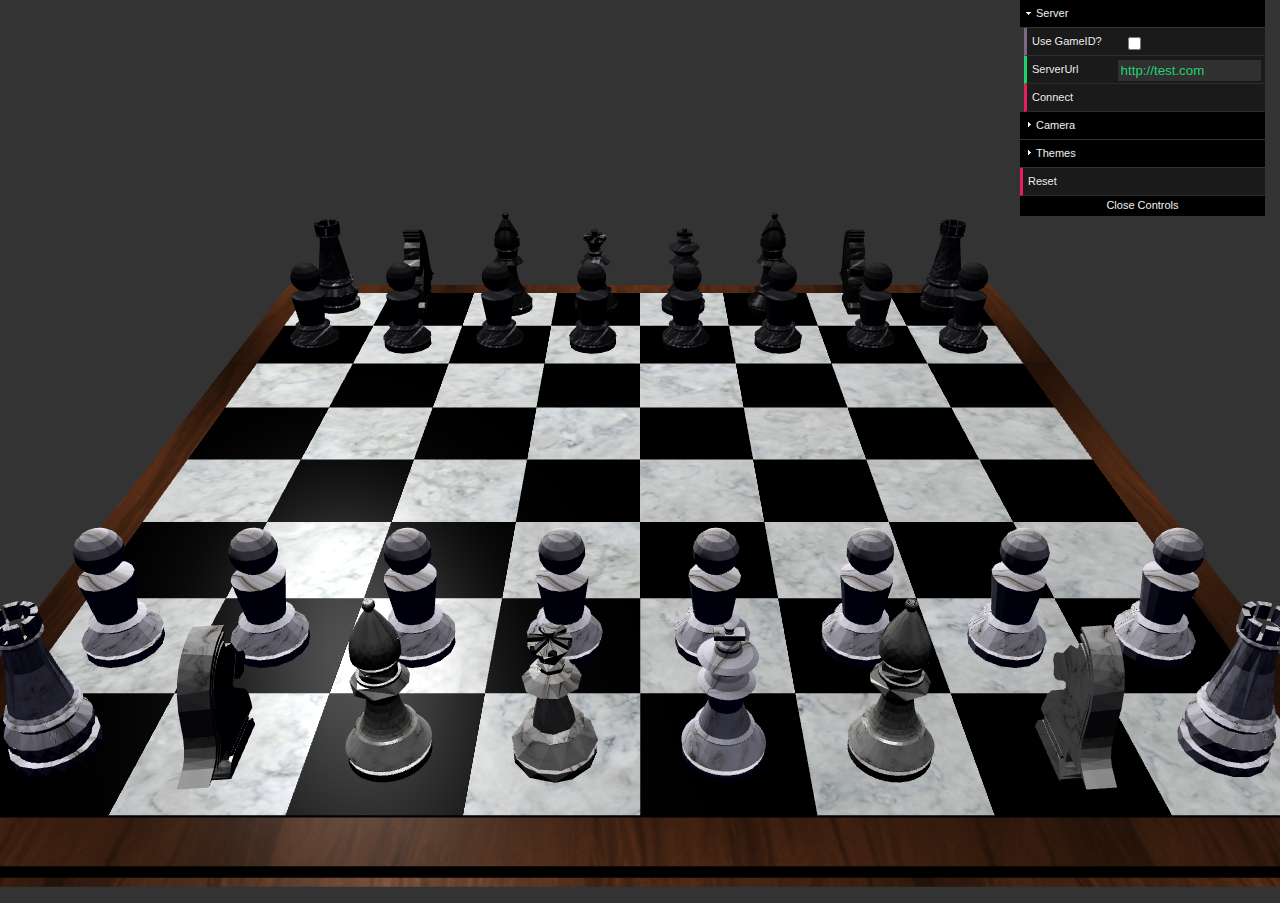
==== index.html @ 4a179093 "added basic server pinging" ====
<!DOCTYPE html>
<html lang="en">
	<head>
		<title>three.js webgl - loaders - OBJ MTL loader</title>
		<meta charset="utf-8">
		<meta name="viewport" content="width=device-width, user-scalable=no, minimum-scale=1.0, maximum-scale=1.0">
		<style>
			body {
				font-family: Monospace;
				background-color: #333;
				color: #fff;
				margin: 0px;
				overflow: hidden;
			}
			#info {
				color: #fff;
				position: absolute;
				top: 10px;
				width: 100%;
				text-align: center;
				z-index: 100;
				display:block;
			}
			#info a, .button { color: #f00; font-weight: bold; text-decoration: underline; cursor: pointer }
		</style>
	</head>

	<body>
		<script src="js/Three.js"></script>
		<script src="js/helper/easing.js"></script>
		<script src="js/helper/httprequest.js"></script>
		<script src="js/lib/dat.gui.min.js"></script>

		<script src="js/loaders/MTLLoader.js"></script>
		<script src="js/loaders/OBJLoader.js"></script>
		<script src="js/loaders/OBJMTLLoader.js"></script>


		<script src="js/Detector.js"></script>
		<script src="js/stats.min.js"></script>
		
		<script src="js/constants.js"></script>
		<script src="js/SceneController.js"></script>
		<script src="js/LoadScene.js"></script>
		<script src="js/UIController.js"></script>
		<script src="js/GameController.js"></script>
		<script src="js/pieces/Pawn.js"></script>
		<script src="js/pieces/Rook.js"></script>
		<script src="js/pieces/Bishop.js"></script>
		<script src="js/pieces/Knight.js"></script>
		<script src="js/pieces/King.js"></script>
		<script src="js/pieces/Queen.js"></script>
		<script src="js/CameraController.js"></script>
		<script src="js/PieceMove.js"></script>
		<script src="js/CameraMove.js"></script>
		<script src="js/ChessBoard.js"></script>
		<script src="js/loader.js"></script>

	</body>
</html>
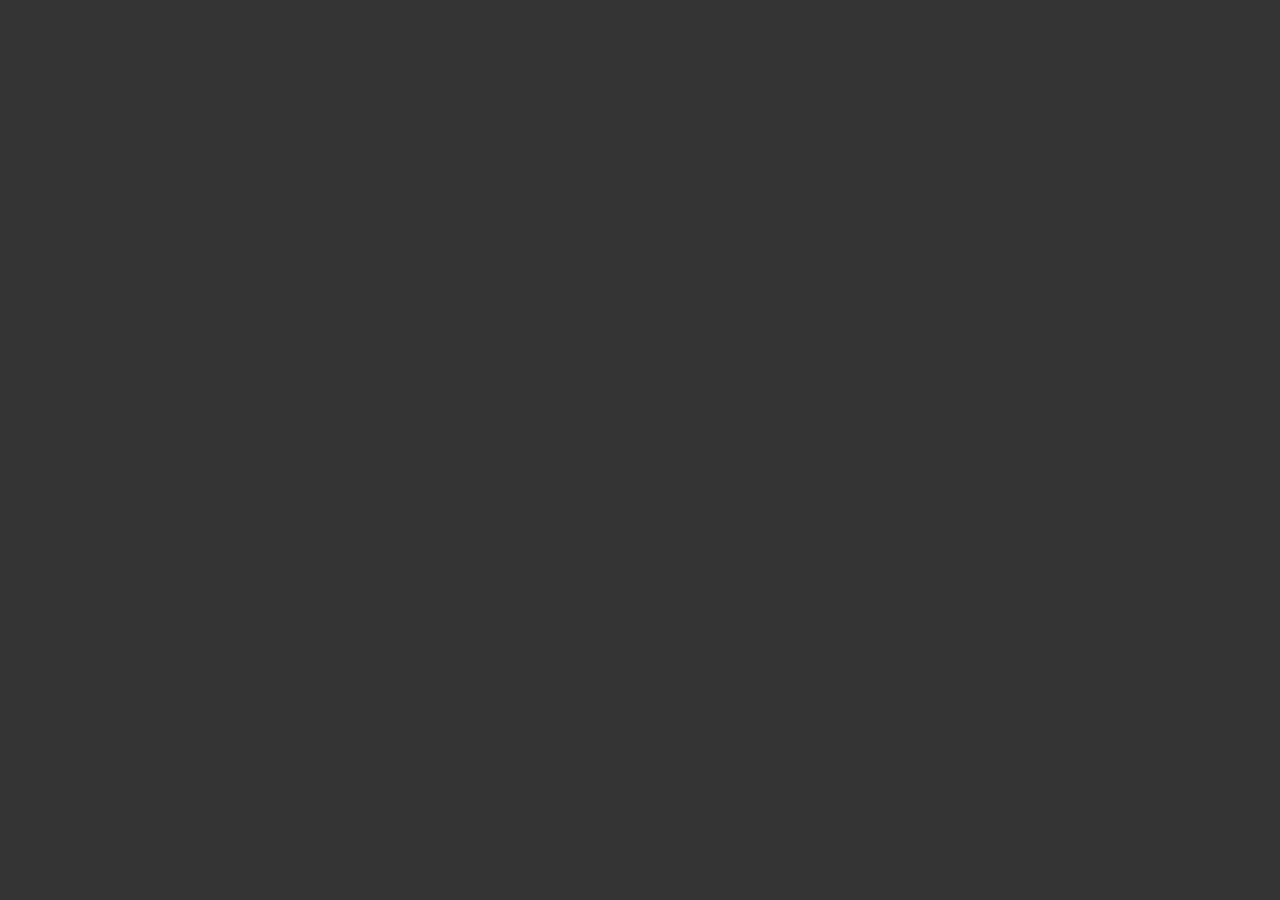
==== commit 768688c0: "Particle attempt" ====
--- a/index.html
+++ b/index.html
@@ -30,6 +30,8 @@
 		<script src="js/helper/easing.js"></script>
 		<script src="js/helper/httprequest.js"></script>
 		<script src="js/lib/dat.gui.min.js"></script>
+		<script src="js/lib/helvetiker_regular.typeface.js"></script>
+		<script src="js/lib/ParticleEngine.js"></script>
 
 		<script src="js/loaders/MTLLoader.js"></script>
 		<script src="js/loaders/OBJLoader.js"></script>
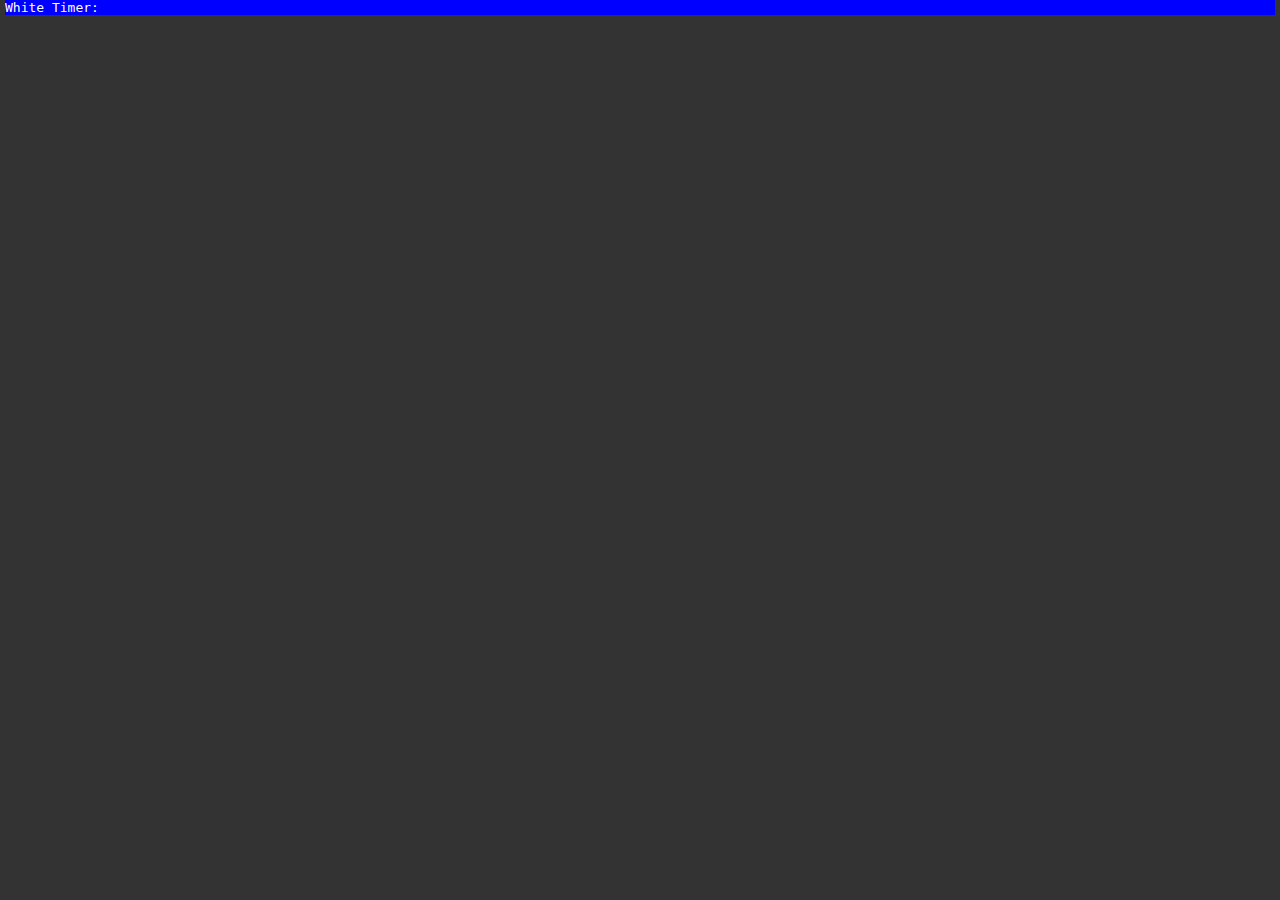
==== commit 5f34b69b: "Mouse Camera" ====
--- a/index.html
+++ b/index.html
@@ -32,6 +32,7 @@
 		<script src="js/lib/dat.gui.min.js"></script>
 		<script src="js/lib/helvetiker_regular.typeface.js"></script>
 		<script src="js/lib/ParticleEngine.js"></script>
+		<script src="js/lib/OrbitControls.js"></script>
 
 		<script src="js/loaders/MTLLoader.js"></script>
 		<script src="js/loaders/OBJLoader.js"></script>
@@ -42,6 +43,8 @@
 		<script src="js/stats.min.js"></script>
 		
 		<script src="js/constants.js"></script>
+		<script src="js/OverMove.js"></script>
+		<script src="js/GameOver.js"></script>
 		<script src="js/SceneController.js"></script>
 		<script src="js/LoadScene.js"></script>
 		<script src="js/UIController.js"></script>
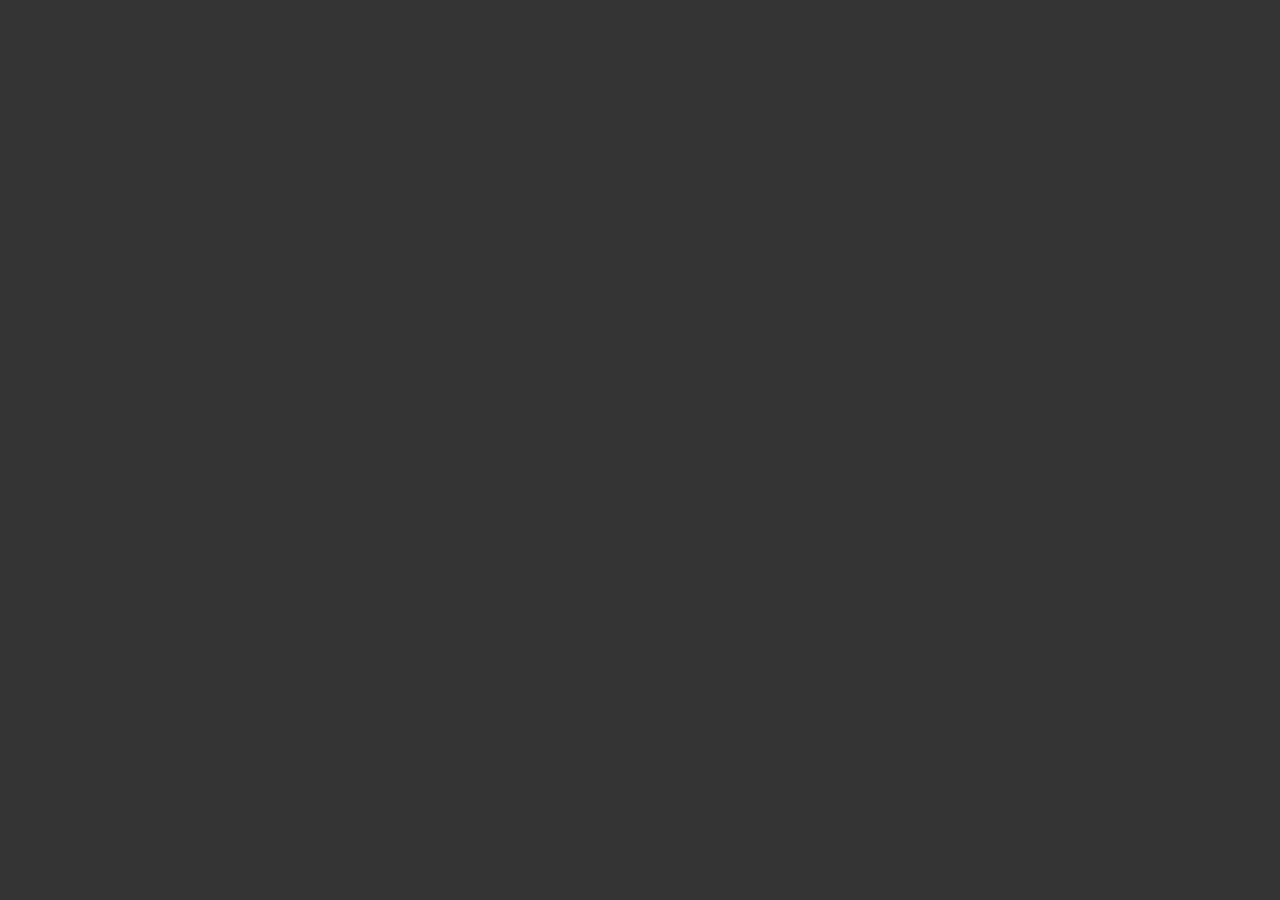
==== commit 81e5362e: "Help Menu" ====
--- a/index.html
+++ b/index.html
@@ -31,9 +31,8 @@
 		<script src="js/helper/httprequest.js"></script>
 		<script src="js/lib/dat.gui.min.js"></script>
 		<script src="js/lib/helvetiker_regular.typeface.js"></script>
-		<script src="js/lib/ParticleEngine.js"></script>
+		<script src="js/lib/ParticleEngine.js"></script> <!-- http://stemkoski.github.io/Three.js/ -->
 		<script src="js/lib/OrbitControls.js"></script>
-
 		<script src="js/loaders/MTLLoader.js"></script>
 		<script src="js/loaders/OBJLoader.js"></script>
 		<script src="js/loaders/OBJMTLLoader.js"></script>
@@ -60,6 +59,19 @@
 		<script src="js/CameraMove.js"></script>
 		<script src="js/ChessBoard.js"></script>
 		<script src="js/loader.js"></script>
+		<script src="js/lib/jquery-1.9.1.js"></script>
+<script src="js/lib/jquery-ui.js"></script>
+<link rel="stylesheet" href="http://code.jquery.com/ui/1.10.2/themes/smoothness/jquery-ui.css">
+<link rel="stylesheet" href="http://stemkoski.github.io/Three.js/css/info.css">
+<script src="js/lib/info.js"></script>
+<div id="infoButton" class="ui-button ui-widget ui-state-default ui-corner-all ui-button-text-only" role="button" aria-disabled="false" style="z-index: 2; background-color: rgba(0, 0, 0, 0); opacity: 0.9; position: absolute; top: 4px; left: 4px; background-position: initial initial; background-repeat: initial initial;"><span class="ui-button-text"></span></div>
+	
+	
+	
+<div class="ui-dialog ui-widget ui-widget-content ui-corner-all ui-front ui-draggable ui-resizable" tabindex="-1" role="dialog" aria-describedby="infoBox" style="display: none; position: absolute;" aria-labelledby="ui-id-1"><div class="ui-dialog-titlebar ui-widget-header ui-corner-all ui-helper-clearfix"><span id="ui-id-1" class="ui-dialog-title">OurPoject</span><button class="ui-button ui-widget ui-state-default ui-corner-all ui-button-icon-only ui-dialog-titlebar-close" role="button" aria-disabled="false" title="close"><span class="ui-button-icon-primary ui-icon ui-icon-closethick"></span><span class="ui-button-text">close</span></button></div><div id="infoBox" style="background-color: rgba(255, 255, 255, 0.498039); background-position: initial initial; background-repeat: initial initial;" class="ui-dialog-content ui-widget-content">
+Created By: Anthony Barranco & Phil Picinic<br><br>
+<a href="about.html" target="_blank">Our Documentation</a> - - - - - <a href="chess.pdf" target="_blank">Project Requirements</a>
 
+</div><div class="ui-resizable-handle ui-resizable-n" style="z-index: 90;"></div><div class="ui-resizable-handle ui-resizable-e" style="z-index: 90;"></div><div class="ui-resizable-handle ui-resizable-s" style="z-index: 90;"></div><div class="ui-resizable-handle ui-resizable-w" style="z-index: 90;"></div><div class="ui-resizable-handle ui-resizable-se ui-icon ui-icon-gripsmall-diagonal-se" style="z-index: 90;"></div><div class="ui-resizable-handle ui-resizable-sw" style="z-index: 90;"></div><div class="ui-resizable-handle ui-resizable-ne" style="z-index: 90;"></div><div class="ui-resizable-handle ui-resizable-nw" style="z-index: 90;"></div>	
 	</body>
 </html>
